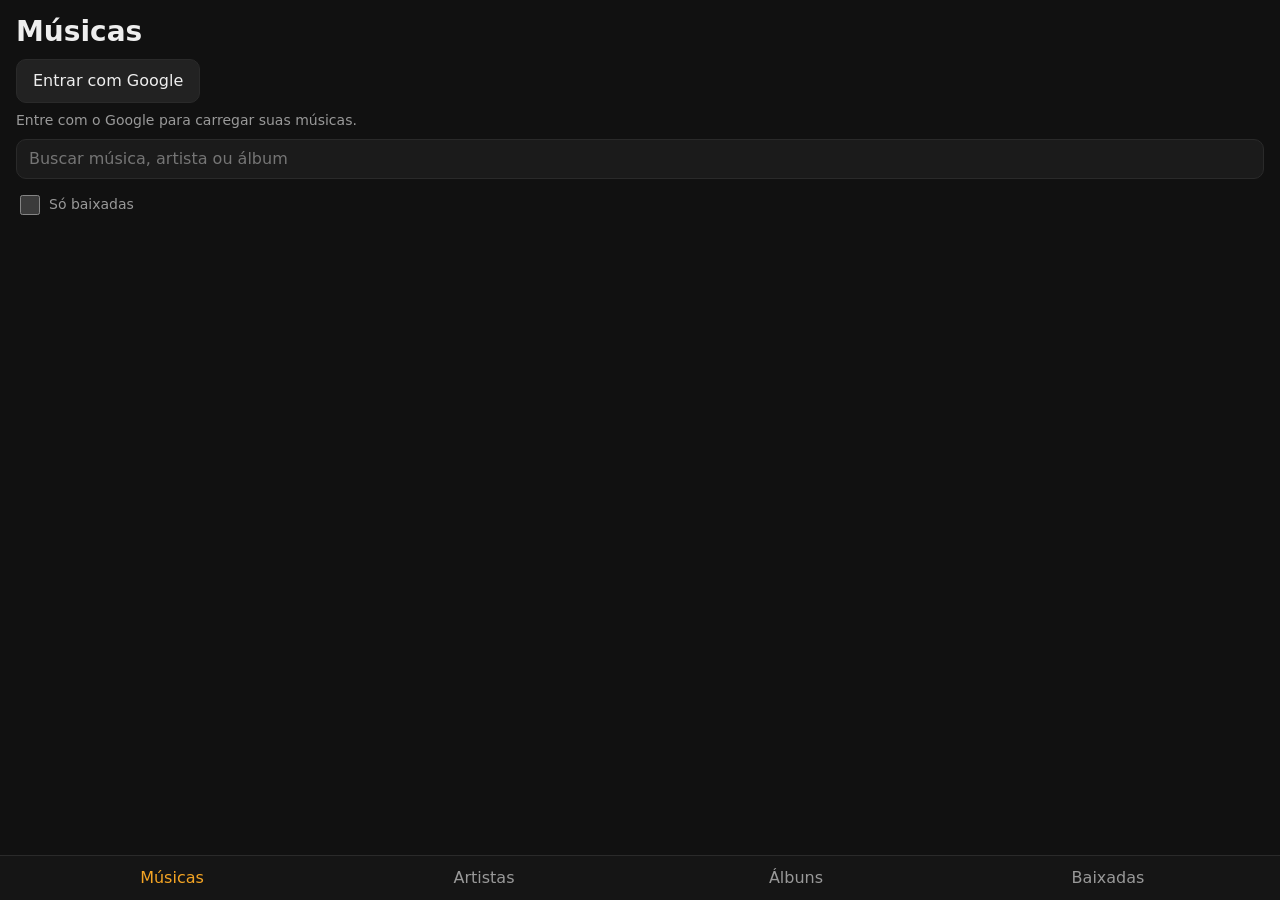
==== index.html @ 8a124040 "T10: baixar, apagar, aba Baixadas e painel de espaço offline.js baixa um arquivo por vez lendo em pe" ====
<!doctype html>
<html lang="pt-BR">
<head>
  <meta charset="utf-8">
  <meta name="viewport" content="width=device-width, initial-scale=1, viewport-fit=cover">
  <meta name="color-scheme" content="dark">
  <title>Player de Música</title>
  <link rel="stylesheet" href="css/app.css">
</head>
<body>
  <header class="top">
    <button id="back" class="back" hidden>‹ Voltar</button>
    <h1 id="title">Músicas</h1>
    <div class="actions">
      <button id="signin" hidden>Entrar com Google</button>
      <button id="sync" hidden>Atualizar biblioteca</button>
    </div>
    <p class="status" id="status" aria-live="polite"></p>
    <input id="search" class="search" type="search" placeholder="Buscar música, artista ou álbum" aria-label="Buscar" autocomplete="off">
    <label class="filter"><input id="onlyDownloaded" type="checkbox"> Só baixadas</label>
  </header>
  <main id="library"></main>
  <p id="toast" class="toast" role="status" hidden></p>
  <footer class="bottom">
    <div class="mini" id="mini" hidden>
      <button id="miniOpen" class="mini-info" aria-label="Abrir o player">
        <span id="miniTitle" class="title"></span><span id="miniSub" class="sub"></span>
      </button>
      <button id="miniToggle" aria-label="Pausar">⏸︎</button>
      <button id="miniNext" aria-label="Próxima">⏭︎</button>
    </div>
    <nav class="tabs" role="tablist">
      <button role="tab" data-tab="songs" aria-selected="true">Músicas</button>
      <button role="tab" data-tab="artists" aria-selected="false">Artistas</button>
      <button role="tab" data-tab="albums" aria-selected="false">Álbuns</button>
      <button role="tab" data-tab="downloads" aria-selected="false">Baixadas</button>
    </nav>
  </footer>
  <section id="full" class="full" hidden aria-label="Tocando agora">
    <button id="fullClose" class="back">⌄ Fechar</button>
    <div class="full-cover" id="fullCover"></div>
    <p id="fullTitle" class="full-title"></p>
    <p id="fullSub" class="sub"></p>
    <input id="seek" class="seek" type="range" min="0" max="0" step="1" value="0" aria-label="Posição na música">
    <div class="times"><span id="tNow">0:00</span><span id="tEnd">0:00</span></div>
    <div class="controls">
      <button id="shuffle" aria-pressed="false" aria-label="Aleatório">🔀︎</button>
      <button id="prev" aria-label="Anterior">⏮︎</button>
      <button id="toggle" class="big" aria-label="Pausar">⏸︎</button>
      <button id="next" aria-label="Próxima">⏭︎</button>
      <button id="repeat" aria-pressed="false" aria-label="Repetir: desligado">🔁︎</button>
    </div>
    <h2 class="queue-head">Fila</h2>
    <ol id="queue" class="tracks queue"></ol>
  </section>
  <audio id="audio" playsinline preload="auto"></audio>
  <!-- Esta página também é o retorno do login do Google (REDIRECT_URI): app.js trata isso primeiro. -->
  <script type="module" src="js/app.js"></script>
</body>
</html>
---- css/app.css ----
/* Visual provisório: o design definitivo sai da T13 (impeccable). */
:root { --bg: #111; --fg: #eee; --muted: #999; --line: #2a2a2a; --accent: #f5a524; }
* { box-sizing: border-box; }
[hidden] { display: none !important; } /* senão display: flex de .mini vence o hidden */
body { margin: 0; background: var(--bg); color: var(--fg); font: 16px/1.4 -apple-system, system-ui, sans-serif;
       padding: calc(env(safe-area-inset-top) + 12px) 16px calc(env(safe-area-inset-bottom) + 16px); }
h1 { font-size: 28px; margin: 0 0 8px; }
.actions { display: flex; gap: 8px; flex-wrap: wrap; }
button { min-height: 44px; padding: 0 16px; border: 1px solid var(--line); border-radius: 10px; background: #222; color: var(--fg); font: inherit; }
button:disabled { opacity: .5; }
.status { color: var(--muted); font-size: 14px; min-height: 1.4em; margin: 8px 0; }
.tracks { list-style: none; margin: 0; padding: 0; }
.tracks li { padding: 10px 0; border-bottom: 1px solid var(--line); }
.tracks .title { display: block; }
.tracks .sub { display: block; color: var(--muted); font-size: 14px; }
.tracks .removed { color: var(--accent); }
.tracks .row { cursor: pointer; content-visibility: auto; contain-intrinsic-size: auto 64px; } /* 2000 linhas rolam leves */
.tracks .row:active { background: #1a1a1a; }
.back { min-height: 36px; padding: 0 8px; border: 0; background: none; color: var(--accent); margin-left: -8px; }
.search { width: 100%; min-height: 40px; padding: 0 12px; border: 1px solid var(--line); border-radius: 10px;
          background: #1b1b1b; color: var(--fg); font: inherit; margin-bottom: 8px; }
main { padding-bottom: calc(env(safe-area-inset-bottom) + 120px); }
.bottom { position: fixed; left: 0; right: 0; bottom: 0; background: #151515; border-top: 1px solid var(--line);
          padding: 0 16px env(safe-area-inset-bottom); }
.tabs { display: flex; }
.tabs button { flex: 1; border: 0; border-radius: 0; background: none; color: var(--muted); }
.tabs button[aria-selected="true"] { color: var(--accent); }
.album-head { display: flex; gap: 12px; align-items: center; margin-bottom: 8px; }
.album-head p { margin: 0; }
.album-head .sub { color: var(--muted); font-size: 14px; }
.cover { width: 96px; height: 96px; flex: none; border-radius: 8px; background: #222; overflow: hidden; }
.cover img { width: 100%; height: 100%; object-fit: cover; }
.mini { display: flex; align-items: center; gap: 4px; padding: 6px 0; border-bottom: 1px solid var(--line); }
.mini-info { flex: 1; min-width: 0; text-align: left; border: 0; background: none; padding: 0; }
.mini-info .title, .mini-info .sub { display: block; overflow: hidden; text-overflow: ellipsis; white-space: nowrap; }
.mini-info .sub { color: var(--muted); font-size: 13px; }
.mini > button:not(.mini-info) { min-width: 44px; padding: 0; border: 0; background: none; font-size: 20px; }
.full { position: fixed; inset: 0; z-index: 10; overflow-y: auto; background: var(--bg);
        padding: calc(env(safe-area-inset-top) + 8px) 16px calc(env(safe-area-inset-bottom) + 16px); }
body.full-open { overflow: hidden; }
.full-cover { width: min(80vw, 360px); aspect-ratio: 1; margin: 8px auto 16px; border-radius: 12px; background: #222; overflow: hidden; }
.full-cover img { width: 100%; height: 100%; object-fit: cover; }
.full-title { font-size: 20px; font-weight: 600; margin: 0; }
.full .sub { color: var(--muted); margin: 2px 0 12px; }
.seek { width: 100%; accent-color: var(--accent); }
.times { display: flex; justify-content: space-between; color: var(--muted); font-size: 13px; }
.controls { display: flex; justify-content: space-between; align-items: center; margin: 12px 0; }
.controls button { min-width: 52px; border: 0; background: none; font-size: 24px; color: var(--fg); }
.controls .big { font-size: 36px; }
.controls [aria-pressed="false"] { color: var(--muted); }
.controls [aria-pressed="true"] { color: var(--accent); }
.queue-head { font-size: 16px; margin: 16px 0 4px; }
.queue [aria-current] .title { color: var(--accent); }
.filter { display: inline-flex; align-items: center; gap: 6px; min-height: 36px; color: var(--muted); font-size: 14px; margin-bottom: 4px; }
.filter input { width: 20px; height: 20px; accent-color: var(--accent); }
.tracks .row.off { opacity: .4; } /* sem internet e não baixada */
.toast { position: fixed; left: 16px; right: 16px; bottom: calc(env(safe-area-inset-bottom) + 130px); z-index: 20; margin: 0;
         padding: 10px 14px; border-radius: 10px; background: #2b2b2b; color: var(--fg); font-size: 14px; text-align: center; }
.tracks .row { position: relative; padding-right: 52px; }
.tracks .dl { position: absolute; right: 0; top: 50%; transform: translateY(-50%); min-width: 44px; min-height: 44px;
              padding: 0; border: 0; background: none; color: var(--muted); font-size: 15px; }
.tracks .dl.done { color: var(--accent); }
.bulk { margin: 8px 0; min-height: 40px; }
.panel { border: 1px solid var(--line); border-radius: 10px; padding: 4px 12px; margin-bottom: 8px; }
.panel .status:empty { display: none; }
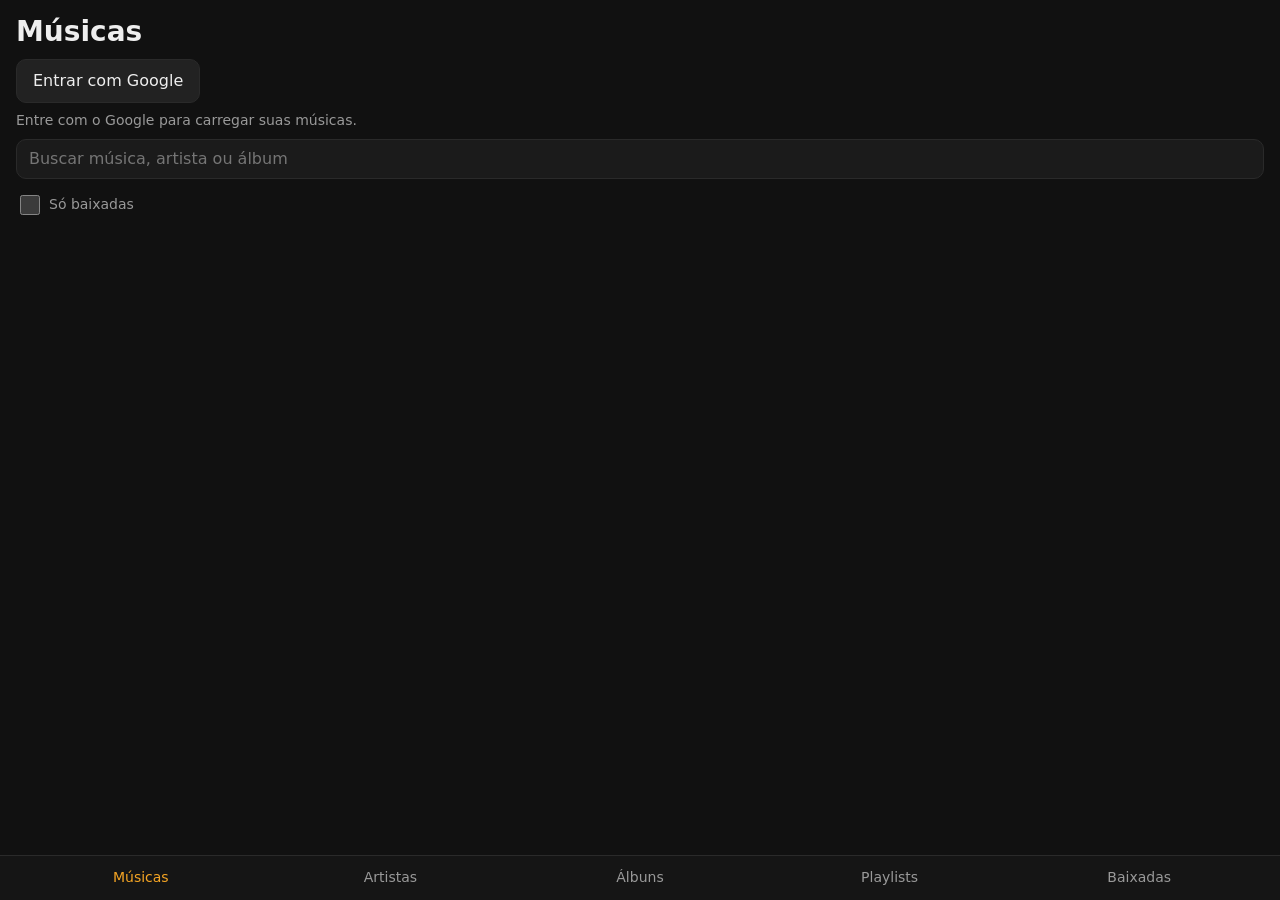
==== commit 0a074152: "T11: playlists (criar, editar, ordenar, tocar e baixar) playlists.js guarda só IDs no store playlist" ====
--- a/index.html
+++ b/index.html
@@ -33,6 +33,7 @@
       <button role="tab" data-tab="songs" aria-selected="true">Músicas</button>
       <button role="tab" data-tab="artists" aria-selected="false">Artistas</button>
       <button role="tab" data-tab="albums" aria-selected="false">Álbuns</button>
+      <button role="tab" data-tab="playlists" aria-selected="false">Playlists</button>
       <button role="tab" data-tab="downloads" aria-selected="false">Baixadas</button>
     </nav>
   </footer>
--- a/css/app.css
+++ b/css/app.css
@@ -63,3 +63,19 @@
 .bulk { margin: 8px 0; min-height: 40px; }
 .panel { border: 1px solid var(--line); border-radius: 10px; padding: 4px 12px; margin-bottom: 8px; }
 .panel .status:empty { display: none; }
+/* playlists (T11) */
+.tabs button { padding: 0 2px; font-size: 14px; }
+.tracks .row { padding-right: 96px; }
+.tracks .add { position: absolute; right: 44px; top: 50%; transform: translateY(-50%); min-width: 44px; min-height: 44px;
+               padding: 0; border: 0; background: none; color: var(--muted); font-size: 22px; }
+.tracks .row.edit { padding-right: 150px; }
+.ctls { position: absolute; right: 0; top: 50%; transform: translateY(-50%); display: flex; }
+.ctl { min-width: 44px; min-height: 44px; padding: 0; border: 0; background: none; color: var(--accent); font-size: 16px; }
+.ctl:disabled { color: var(--line); }
+.danger { color: #ff6b6b; }
+.sheet { position: fixed; inset: 0; z-index: 30; display: flex; align-items: flex-end; background: rgba(0, 0, 0, .55); }
+.sheet-body { width: 100%; max-height: 80vh; overflow-y: auto; background: #1b1b1b; border-radius: 16px 16px 0 0;
+              padding: 12px 16px calc(env(safe-area-inset-bottom) + 16px); display: flex; flex-direction: column; gap: 8px; }
+.sheet-body h2 { font-size: 16px; margin: 4px 0; }
+.sheet-list { list-style: none; margin: 0; padding: 0; display: flex; flex-direction: column; gap: 8px; }
+.sheet-list button, .sheet-body > button { width: 100%; text-align: left; }
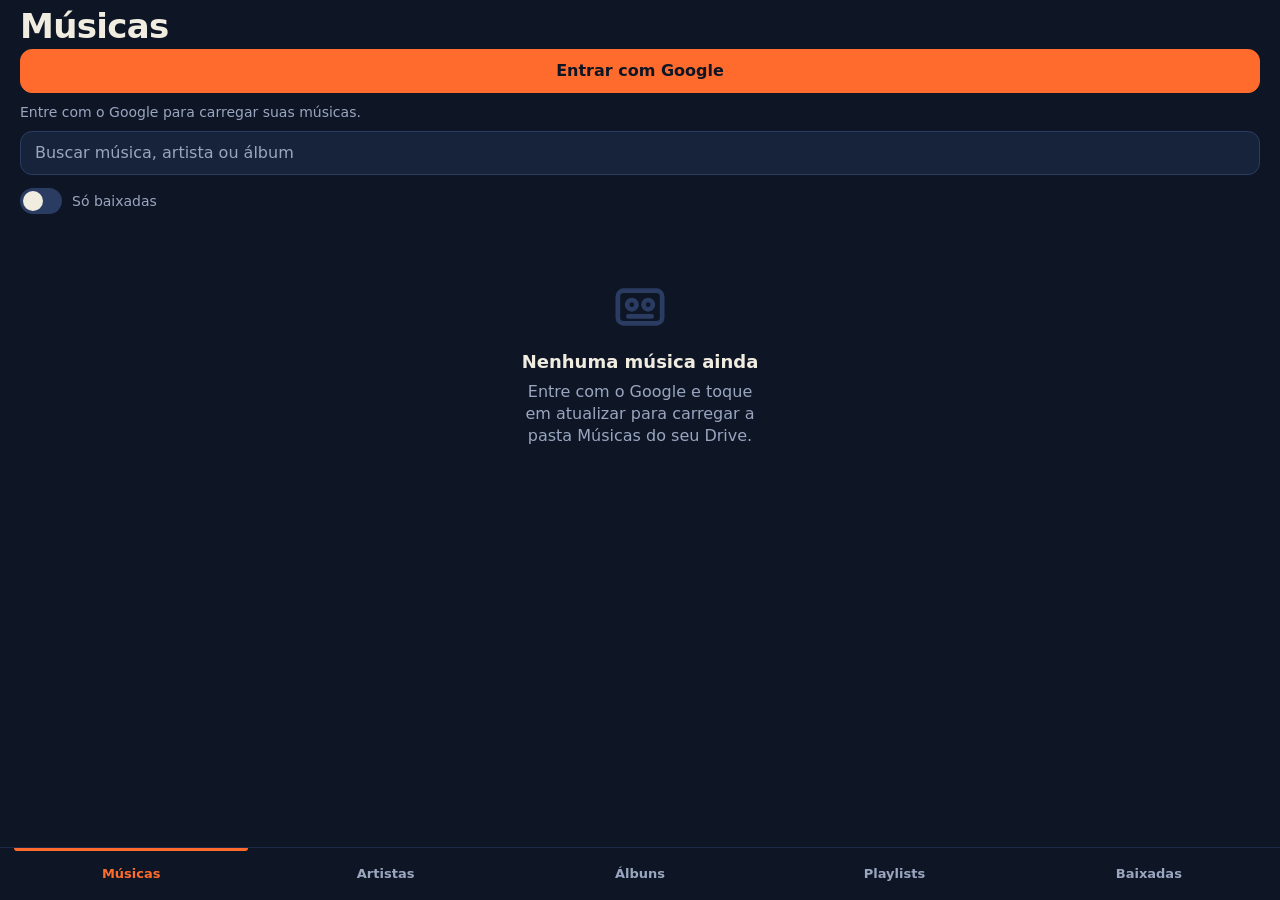
==== commit f781bfed: "T13: design K7 (fita cassete) em todas as telas Direção escolhida pelo dono entre 4 exemplos. CSS, H" ====
--- a/index.html
+++ b/index.html
@@ -4,57 +4,114 @@
   <meta charset="utf-8">
   <meta name="viewport" content="width=device-width, initial-scale=1, viewport-fit=cover">
   <meta name="color-scheme" content="dark">
-  <title>Player de Música</title>
+  <meta name="theme-color" content="#0E1626">
+  <meta name="apple-mobile-web-app-title" content="Músicas">
+  <title>Músicas</title>
   <link rel="stylesheet" href="css/app.css">
 </head>
 <body>
+  <!-- Ícones desenhados: um traço só (2 px, pontas redondas). Usados com <svg class="ic"><use href="#i-nome"/></svg>. -->
+  <svg width="0" height="0" style="position:absolute" aria-hidden="true" focusable="false">
+    <symbol id="i-download" viewBox="0 0 24 24"><path d="M12 4v11"/><path d="M7 11l5 5 5-5"/><path d="M5 20h14"/></symbol>
+    <symbol id="i-check" viewBox="0 0 24 24"><path d="M5 12.5l4.5 4.5L19 7.5"/></symbol>
+    <symbol id="i-plus" viewBox="0 0 24 24"><path d="M12 5v14M5 12h14"/></symbol>
+    <symbol id="i-dots" viewBox="0 0 24 24"><circle cx="6" cy="12" r="1.3" fill="currentColor"/><circle cx="12" cy="12" r="1.3" fill="currentColor"/><circle cx="18" cy="12" r="1.3" fill="currentColor"/></symbol>
+    <symbol id="i-play" viewBox="0 0 24 24"><path d="M8 5.5v13l11-6.5z" fill="currentColor"/></symbol>
+    <symbol id="i-pause" viewBox="0 0 24 24"><rect x="6.5" y="5" width="4" height="14" rx="1" fill="currentColor"/><rect x="13.5" y="5" width="4" height="14" rx="1" fill="currentColor"/></symbol>
+    <symbol id="i-next" viewBox="0 0 24 24"><path d="M6 5.5v13l9-6.5z" fill="currentColor"/><path d="M18.5 5.5v13"/></symbol>
+    <symbol id="i-prev" viewBox="0 0 24 24"><path d="M18 5.5v13L9 12z" fill="currentColor"/><path d="M5.5 5.5v13"/></symbol>
+    <symbol id="i-shuffle" viewBox="0 0 24 24"><path d="M4 7h2.5c2.2 0 3.6 1.2 4.7 3.2"/><path d="M12.8 13.8C13.9 15.8 15.3 17 17.5 17H20"/><path d="M4 17h2.5c1.2 0 2.2-.5 3-1.3"/><path d="M13.5 8.3c.8-.8 1.9-1.3 3-1.3H20"/><path d="M18 4.5L20.5 7 18 9.5"/><path d="M18 14.5l2.5 2.5-2.5 2.5"/></symbol>
+    <symbol id="i-repeat" viewBox="0 0 24 24"><path d="M17 3.5L20 7l-3 3.5"/><path d="M4 11v-1a3 3 0 0 1 3-3h13"/><path d="M7 20.5L4 17l3-3.5"/><path d="M20 13v1a3 3 0 0 1-3 3H4"/></symbol>
+    <symbol id="i-repeat-one" viewBox="0 0 24 24"><path d="M17 3.5L20 7l-3 3.5"/><path d="M4 11v-1a3 3 0 0 1 3-3h13"/><path d="M7 20.5L4 17l3-3.5"/><path d="M20 13v1a3 3 0 0 1-3 3H4"/><path d="M11 10.5l1.5-1v6"/></symbol>
+    <symbol id="i-chevron-left" viewBox="0 0 24 24"><path d="M15 5l-7 7 7 7"/></symbol>
+    <symbol id="i-chevron-right" viewBox="0 0 24 24"><path d="M9 5l7 7-7 7"/></symbol>
+    <symbol id="i-chevron-down" viewBox="0 0 24 24"><path d="M6 9l6 6 6-6"/></symbol>
+    <symbol id="i-up" viewBox="0 0 24 24"><path d="M6 15l6-6 6 6"/></symbol>
+    <symbol id="i-x" viewBox="0 0 24 24"><path d="M6 6l12 12M18 6L6 18"/></symbol>
+    <symbol id="i-refresh" viewBox="0 0 24 24"><path d="M20 12a8 8 0 1 1-2.4-5.7"/><path d="M20 4.5V9h-4.5"/></symbol>
+    <symbol id="i-cassette" viewBox="0 0 24 24"><rect x="2.5" y="5" width="19" height="14" rx="2.5"/><circle cx="8.5" cy="11" r="2"/><circle cx="15.5" cy="11" r="2"/><path d="M7 16h10"/></symbol>
+  </svg>
+
   <header class="top">
-    <button id="back" class="back" hidden>‹ Voltar</button>
-    <h1 id="title">Músicas</h1>
-    <div class="actions">
-      <button id="signin" hidden>Entrar com Google</button>
-      <button id="sync" hidden>Atualizar biblioteca</button>
+    <button id="back" class="back-btn" type="button" hidden><svg class="ic"><use href="#i-chevron-left"/></svg><span>Voltar</span></button>
+    <div class="titlebar">
+      <h1 id="title">Músicas</h1>
+      <span id="count" class="label" hidden></span>
+      <span id="net" class="net" hidden>sem internet</span>
+      <button id="sync" class="icon-btn" type="button" hidden aria-label="Atualizar biblioteca"><svg class="ic"><use href="#i-refresh"/></svg></button>
     </div>
+    <button id="signin" class="btn primary wide" type="button" hidden>Entrar com Google</button>
+    <div id="syncbar" class="syncbar" role="progressbar" aria-label="Lendo as músicas novas" aria-valuemin="0" aria-valuemax="100" hidden><i></i></div>
     <p class="status" id="status" aria-live="polite"></p>
-    <input id="search" class="search" type="search" placeholder="Buscar música, artista ou álbum" aria-label="Buscar" autocomplete="off">
-    <label class="filter"><input id="onlyDownloaded" type="checkbox"> Só baixadas</label>
+    <input id="search" class="search" type="search" placeholder="Buscar música, artista ou álbum" aria-label="Buscar" autocomplete="off" enterkeyhint="search">
+    <label class="switch" id="filter"><input id="onlyDownloaded" type="checkbox"><span>Só baixadas</span></label>
   </header>
   <main id="library"></main>
   <p id="toast" class="toast" role="status" hidden></p>
   <footer class="bottom">
     <div class="mini" id="mini" hidden>
-      <button id="miniOpen" class="mini-info" aria-label="Abrir o player">
-        <span id="miniTitle" class="title"></span><span id="miniSub" class="sub"></span>
+      <button id="miniOpen" class="mini-info" type="button" aria-label="Abrir o player">
+        <svg class="mini-reels" viewBox="0 0 76 32" aria-hidden="true">
+          <path class="run" d="M21 16H55"/>
+          <g transform="translate(16 16)"><circle class="tape tape-l" r="14"/><g class="hub"><circle class="ring" r="5.5"/><path class="spokes" d="M0-4V-2M0 2V4M3.5-2L1.7-1M-1.7 1L-3.5 2M3.5 2L1.7 1M-1.7-1L-3.5-2"/></g></g>
+          <g transform="translate(60 16)"><circle class="tape tape-r" r="14"/><g class="hub"><circle class="ring" r="5.5"/><path class="spokes" d="M0-4V-2M0 2V4M3.5-2L1.7-1M-1.7 1L-3.5 2M3.5 2L1.7 1M-1.7-1L-3.5-2"/></g></g>
+        </svg>
+        <span class="mini-text"><span id="miniTitle" class="title"></span><span id="miniSub" class="sub"></span></span>
       </button>
-      <button id="miniToggle" aria-label="Pausar">⏸︎</button>
-      <button id="miniNext" aria-label="Próxima">⏭︎</button>
+      <button id="miniToggle" class="icon-btn" type="button" aria-label="Pausar"><svg class="ic"><use href="#i-pause"/></svg></button>
+      <button id="miniNext" class="icon-btn" type="button" aria-label="Próxima"><svg class="ic"><use href="#i-next"/></svg></button>
     </div>
-    <nav class="tabs" role="tablist">
-      <button role="tab" data-tab="songs" aria-selected="true">Músicas</button>
-      <button role="tab" data-tab="artists" aria-selected="false">Artistas</button>
-      <button role="tab" data-tab="albums" aria-selected="false">Álbuns</button>
-      <button role="tab" data-tab="playlists" aria-selected="false">Playlists</button>
-      <button role="tab" data-tab="downloads" aria-selected="false">Baixadas</button>
+    <nav class="tabs" role="tablist" aria-label="Seções">
+      <button role="tab" type="button" data-tab="songs" aria-selected="true">Músicas</button>
+      <button role="tab" type="button" data-tab="artists" aria-selected="false">Artistas</button>
+      <button role="tab" type="button" data-tab="albums" aria-selected="false">Álbuns</button>
+      <button role="tab" type="button" data-tab="playlists" aria-selected="false">Playlists</button>
+      <button role="tab" type="button" data-tab="downloads" aria-selected="false">Baixadas</button>
     </nav>
   </footer>
   <section id="full" class="full" hidden aria-label="Tocando agora">
-    <button id="fullClose" class="back">⌄ Fechar</button>
-    <div class="full-cover" id="fullCover"></div>
-    <p id="fullTitle" class="full-title"></p>
-    <p id="fullSub" class="sub"></p>
+    <div class="full-top">
+      <button id="fullClose" class="icon-btn" type="button" aria-label="Fechar o player"><svg class="ic"><use href="#i-chevron-down"/></svg></button>
+      <h2 class="full-head">Tocando agora</h2>
+    </div>
+    <div class="full-art" id="fullCover">
+      <div class="cassette" id="cassette">
+        <div class="cass-label"><span id="fullAlbum"></span></div>
+        <svg class="cass-win" viewBox="0 0 160 64" aria-hidden="true">
+          <rect class="win" x="4" y="4" width="152" height="56" rx="28"/>
+          <g transform="translate(46 32)"><circle class="tape tape-l" r="24"/><g class="hub"><circle class="ring" r="9"/><path class="spokes" d="M0-7V-3.5M0 3.5V7M6-3.5L3-1.7M-3 1.7L-6 3.5M6 3.5L3 1.7M-3-1.7L-6-3.5"/></g></g>
+          <g transform="translate(114 32)"><circle class="tape tape-r" r="24"/><g class="hub"><circle class="ring" r="9"/><path class="spokes" d="M0-7V-3.5M0 3.5V7M6-3.5L3-1.7M-3 1.7L-6 3.5M6 3.5L3 1.7M-3-1.7L-6-3.5"/></g></g>
+        </svg>
+      </div>
+    </div>
+    <div class="full-info">
+      <p id="fullTitle" class="full-title"></p>
+      <p id="fullSub" class="sub"></p>
+    </div>
     <input id="seek" class="seek" type="range" min="0" max="0" step="1" value="0" aria-label="Posição na música">
-    <div class="times"><span id="tNow">0:00</span><span id="tEnd">0:00</span></div>
+    <div class="times mono"><span id="tNow">0:00</span><span id="tEnd">0:00</span></div>
     <div class="controls">
-      <button id="shuffle" aria-pressed="false" aria-label="Aleatório">🔀︎</button>
-      <button id="prev" aria-label="Anterior">⏮︎</button>
-      <button id="toggle" class="big" aria-label="Pausar">⏸︎</button>
-      <button id="next" aria-label="Próxima">⏭︎</button>
-      <button id="repeat" aria-pressed="false" aria-label="Repetir: desligado">🔁︎</button>
+      <button id="shuffle" class="ctrl" type="button" aria-pressed="false" aria-label="Aleatório"><svg class="ic"><use href="#i-shuffle"/></svg></button>
+      <button id="prev" class="ctrl" type="button" aria-label="Anterior"><svg class="ic"><use href="#i-prev"/></svg></button>
+      <button id="toggle" class="ctrl big" type="button" aria-label="Pausar"><svg class="ic"><use href="#i-pause"/></svg></button>
+      <button id="next" class="ctrl" type="button" aria-label="Próxima"><svg class="ic"><use href="#i-next"/></svg></button>
+      <button id="repeat" class="ctrl" type="button" aria-pressed="false" aria-label="Repetir: desligado"><svg class="ic"><use href="#i-repeat"/></svg></button>
     </div>
     <h2 class="queue-head">Fila</h2>
     <ol id="queue" class="tracks queue"></ol>
   </section>
   <audio id="audio" playsinline preload="auto"></audio>
+
+  <!-- Modelo de linha de música: a lista clona isto (mais leve que montar cada linha do zero). -->
+  <template id="row-tpl">
+    <li class="row" tabindex="0">
+      <span class="lead mono"></span>
+      <div class="meta"><span class="title"></span><span class="sub"></span></div>
+      <button class="dl" type="button" data-act="dl"><svg class="ic"><use href="#i-download"/></svg><span class="pct mono"></span></button>
+      <button class="add" type="button" data-act="add"><svg class="ic"><use href="#i-plus"/></svg></button>
+    </li>
+  </template>
+
   <!-- Esta página também é o retorno do login do Google (REDIRECT_URI): app.js trata isso primeiro. -->
   <script type="module" src="js/app.js"></script>
 </body>
--- a/css/app.css
+++ b/css/app.css
@@ -1,81 +1,203 @@
-/* Visual provisório: o design definitivo sai da T13 (impeccable). */
-:root { --bg: #111; --fg: #eee; --muted: #999; --line: #2a2a2a; --accent: #f5a524; }
-* { box-sizing: border-box; }
-[hidden] { display: none !important; } /* senão display: flex de .mini vence o hidden */
-body { margin: 0; background: var(--bg); color: var(--fg); font: 16px/1.4 -apple-system, system-ui, sans-serif;
-       padding: calc(env(safe-area-inset-top) + 12px) 16px calc(env(safe-area-inset-bottom) + 16px); }
-h1 { font-size: 28px; margin: 0 0 8px; }
-.actions { display: flex; gap: 8px; flex-wrap: wrap; }
-button { min-height: 44px; padding: 0 16px; border: 1px solid var(--line); border-radius: 10px; background: #222; color: var(--fg); font: inherit; }
-button:disabled { opacity: .5; }
-.status { color: var(--muted); font-size: 14px; min-height: 1.4em; margin: 8px 0; }
+/* Músicas: direção "fita cassete" (T13). Azul-fita escuro, laranja para o que toca, amarelo para o que está baixado.
+   Fontes do sistema (o app abre sem internet): SF Pro para a interface, SF Mono só para números e medidas. */
+:root {
+  --bg: #0E1626;
+  --surface: #17233B;
+  --raised: #1C2C4D;
+  --edge: #2B3C63;
+  --line: #1B2A47;
+  --ink: #F1ECE0;
+  --muted: #9AA6C0;
+  --orange: #FF6B2C;
+  --on-orange: #0E1626;
+  --yellow: #F4D03F;
+  --danger: #FF8A80;
+  --tape: #3B4F7D;
+  --ease: cubic-bezier(.16, 1, .3, 1);
+  --font: -apple-system, "SF Pro Text", system-ui, "Segoe UI", sans-serif;
+  --mono: ui-monospace, "SF Mono", Menlo, Consolas, monospace;
+  --mini-h: 76px;
+  --tabs-h: 52px;
+  color-scheme: dark;
+}
+* { box-sizing: border-box; scrollbar-color: var(--edge) transparent; }
+[hidden] { display: none !important; } /* senão o display: flex de .mini vence o hidden */
+html { -webkit-text-size-adjust: 100%; }
+body { margin: 0; background: var(--bg); color: var(--ink); font: 16px/1.4 var(--font); caret-color: var(--orange); }
+::selection { background: var(--orange); color: var(--on-orange); }
+button { font: inherit; color: inherit; -webkit-tap-highlight-color: transparent; }
+button:focus-visible, input:focus-visible, li.row:focus-visible, .seek:focus-visible { outline: 2px solid var(--orange); outline-offset: 2px; }
+.mono { font-family: var(--mono); font-variant-numeric: tabular-nums; }
+.ic { width: 24px; height: 24px; flex: none; fill: none; stroke: currentColor; stroke-width: 2; stroke-linecap: round; stroke-linejoin: round; }
+
+/* ---- botões ---- */
+.btn { min-height: 44px; padding: 0 16px; display: inline-flex; align-items: center; justify-content: center; gap: 8px;
+       border: 1px solid var(--edge); border-radius: 12px; background: var(--raised); font-weight: 600;
+       transition: transform .15s var(--ease), background-color .15s; }
+.btn:active, .icon-btn:active, .ctrl:active { transform: scale(.96); }
+.btn.primary { background: var(--orange); border-color: var(--orange); color: var(--on-orange); }
+.btn.danger { color: var(--danger); border-color: #5A3A4A; }
+.btn.wide { width: 100%; margin: 4px 0 8px; }
+.btn:disabled { opacity: .5; }
+.icon-btn { min-width: 44px; min-height: 44px; display: grid; place-items: center; border: 0; border-radius: 12px; background: none; transition: transform .15s var(--ease); }
+.icon-btn:disabled .ic { animation: spin 1s linear infinite; } /* atualizando a biblioteca */
+
+/* ---- cabeçalho ---- */
+.top { padding: calc(env(safe-area-inset-top) + 8px) 20px 0; }
+.back-btn { display: inline-flex; align-items: center; gap: 2px; min-height: 44px; margin-left: -8px; padding: 0 8px; border: 0; background: none; color: var(--orange); font-weight: 600; }
+.titlebar { display: flex; align-items: center; gap: 10px; }
+h1 { flex: 0 1 auto; min-width: 0; margin: 0; font-size: 34px; font-weight: 800; line-height: 1.1; letter-spacing: -.02em;
+     text-wrap: balance; overflow-wrap: anywhere; display: -webkit-box; -webkit-line-clamp: 2; -webkit-box-orient: vertical; overflow: hidden; }
+#sync { margin-left: auto; }
+.label { padding: 3px 8px; border-radius: 3px; background: var(--yellow); color: var(--bg); font: 700 12px var(--mono); transform: rotate(-2deg); }
+.net { padding: 2px 8px; border: 1px solid var(--yellow); border-radius: 999px; color: var(--yellow); font-size: 12px; font-weight: 600; white-space: nowrap; }
+.status { min-height: 20px; margin: 2px 0 8px; color: var(--muted); font-size: 14px; }
+.syncbar { height: 3px; margin: 4px 0 6px; border-radius: 2px; background: var(--line); overflow: hidden; }
+.syncbar i { display: block; height: 100%; width: var(--w, 0%); background: var(--orange); transition: width .3s var(--ease); }
+.search { width: 100%; min-height: 44px; margin: 0 0 4px; padding: 0 14px; border: 1px solid var(--edge); border-radius: 12px;
+          background: var(--surface); color: var(--ink); font: inherit; font-size: 16px; /* 16 px: o iOS não dá zoom ao focar */ }
+.search::placeholder { color: var(--muted); }
+.switch { display: inline-flex; align-items: center; gap: 10px; min-height: 44px; color: var(--muted); font-size: 14px; }
+.switch:has(input:checked) { color: var(--ink); }
+.switch input { appearance: none; -webkit-appearance: none; position: relative; width: 42px; height: 26px; margin: 0; border-radius: 13px; background: var(--edge); transition: background-color .2s; }
+.switch input::after { content: ""; position: absolute; top: 3px; left: 3px; width: 20px; height: 20px; border-radius: 50%; background: var(--ink); transition: transform .2s var(--ease); }
+.switch input:checked { background: var(--orange); }
+.switch input:checked::after { transform: translateX(16px); }
+
+/* ---- listas ---- */
+main { padding-bottom: calc(var(--mini-h) + var(--tabs-h) + env(safe-area-inset-bottom) + 24px); }
 .tracks { list-style: none; margin: 0; padding: 0; }
-.tracks li { padding: 10px 0; border-bottom: 1px solid var(--line); }
-.tracks .title { display: block; }
-.tracks .sub { display: block; color: var(--muted); font-size: 14px; }
-.tracks .removed { color: var(--accent); }
-.tracks .row { cursor: pointer; content-visibility: auto; contain-intrinsic-size: auto 64px; } /* 2000 linhas rolam leves */
-.tracks .row:active { background: #1a1a1a; }
-.back { min-height: 36px; padding: 0 8px; border: 0; background: none; color: var(--accent); margin-left: -8px; }
-.search { width: 100%; min-height: 40px; padding: 0 12px; border: 1px solid var(--line); border-radius: 10px;
-          background: #1b1b1b; color: var(--fg); font: inherit; margin-bottom: 8px; }
-main { padding-bottom: calc(env(safe-area-inset-bottom) + 120px); }
-.bottom { position: fixed; left: 0; right: 0; bottom: 0; background: #151515; border-top: 1px solid var(--line);
-          padding: 0 16px env(safe-area-inset-bottom); }
-.tabs { display: flex; }
-.tabs button { flex: 1; border: 0; border-radius: 0; background: none; color: var(--muted); }
-.tabs button[aria-selected="true"] { color: var(--accent); }
-.album-head { display: flex; gap: 12px; align-items: center; margin-bottom: 8px; }
-.album-head p { margin: 0; }
-.album-head .sub { color: var(--muted); font-size: 14px; }
-.cover { width: 96px; height: 96px; flex: none; border-radius: 8px; background: #222; overflow: hidden; }
+.row { position: relative; display: grid; grid-template-columns: 1fr 44px 44px; align-items: center; min-height: 60px; padding: 6px 8px 6px 20px;
+       border-bottom: 1px solid var(--line); cursor: pointer; content-visibility: auto; contain-intrinsic-size: auto 60px; /* 2000 linhas rolam leves */ }
+.row.numbered { grid-template-columns: 30px 1fr 44px 44px; }
+.row:active { background: var(--surface); }
+.row .lead { display: none; color: var(--muted); font-size: 13px; }
+.row.numbered .lead { display: block; }
+.meta { min-width: 0; display: flex; flex-direction: column; }
+.title { overflow: hidden; text-overflow: ellipsis; white-space: nowrap; font-weight: 600; }
+.sub { overflow: hidden; text-overflow: ellipsis; white-space: nowrap; color: var(--muted); font-size: 13px; }
+.row[aria-current] { background: var(--raised); }
+.row[aria-current] .title { color: var(--orange); }
+.row.off { opacity: .45; } /* sem internet e não baixada */
+.tag { align-self: flex-start; margin-top: 3px; padding: 1px 6px; border: 1px solid var(--yellow); border-radius: 4px; color: var(--yellow); font-size: 11px; font-weight: 600; }
+.dl, .add, .ctl { min-width: 44px; min-height: 44px; display: grid; place-items: center; padding: 0; border: 0; background: none; color: var(--muted); }
+.dl .ic, .add .ic { width: 22px; height: 22px; }
+.dl.done, .dl.busy { color: var(--yellow); }
+.dl.busy .ic { display: none; }
+.dl .pct { font-size: 13px; font-weight: 600; }
+.ctl { color: var(--orange); }
+.ctl:disabled { color: var(--edge); }
+.row.edit { grid-template-columns: 1fr auto; cursor: default; }
+.ctls { display: flex; }
+/* o que está tocando agora: três barrinhas no canto, e só se mexem enquanto toca */
+.eq { position: absolute; left: 5px; top: 50%; width: 12px; height: 16px; margin-top: -8px; display: flex; align-items: flex-end; gap: 2px; }
+.eq i { flex: 1; height: 100%; background: var(--orange); border-radius: 1px; transform-origin: bottom; transform: scaleY(.35); }
+.is-playing .eq i { animation: eq 1s var(--ease) infinite alternate; }
+.eq i:nth-child(2) { animation-delay: -.4s; }
+.eq i:nth-child(3) { animation-delay: -.7s; }
+/* artista, álbum e playlist */
+.chip { width: 40px; height: 28px; border-radius: 4px; background: var(--c, var(--raised)); position: relative; }
+.chip::after { content: ""; position: absolute; left: 6px; right: 6px; top: 11px; height: 6px; border-top: 1.5px solid rgba(14, 22, 38, .55); border-bottom: 1.5px solid rgba(14, 22, 38, .55); }
+.chip.plain { background: var(--raised); border: 1px solid var(--edge); }
+.chip.plain::after { border-color: var(--edge); }
+.row.group { grid-template-columns: 40px 1fr 24px; gap: 14px; }
+.row.group.no-chip { grid-template-columns: 1fr 24px; }
+.row.group .ic { width: 20px; height: 20px; color: var(--muted); }
+
+/* ---- blocos soltos ---- */
+.actions { display: flex; flex-wrap: wrap; gap: 8px; padding: 4px 20px 12px; }
+.album-head { display: flex; gap: 14px; align-items: flex-start; padding: 8px 20px 4px; }
+.album-head .meta { flex: 1; padding-top: 2px; }
+.album-head .actions { padding: 8px 0 0; }
+.cover { width: 112px; height: 112px; flex: none; display: grid; place-items: center; border: 1px solid var(--edge); border-radius: 10px; background: var(--surface); color: var(--edge); overflow: hidden; }
+.cover .ic { width: 44px; height: 44px; }
 .cover img { width: 100%; height: 100%; object-fit: cover; }
-.mini { display: flex; align-items: center; gap: 4px; padding: 6px 0; border-bottom: 1px solid var(--line); }
-.mini-info { flex: 1; min-width: 0; text-align: left; border: 0; background: none; padding: 0; }
-.mini-info .title, .mini-info .sub { display: block; overflow: hidden; text-overflow: ellipsis; white-space: nowrap; }
-.mini-info .sub { color: var(--muted); font-size: 13px; }
-.mini > button:not(.mini-info) { min-width: 44px; padding: 0; border: 0; background: none; font-size: 20px; }
-.full { position: fixed; inset: 0; z-index: 10; overflow-y: auto; background: var(--bg);
-        padding: calc(env(safe-area-inset-top) + 8px) 16px calc(env(safe-area-inset-bottom) + 16px); }
+.panel { margin: 8px 20px; padding: 6px 14px; border: 1px solid var(--edge); border-radius: 12px; background: var(--surface); }
+.panel .status:empty { display: none; }
+.empty { display: grid; justify-items: center; gap: 6px; padding: 56px 32px; text-align: center; color: var(--muted); }
+.empty .ic { width: 56px; height: 56px; margin-bottom: 8px; color: var(--edge); }
+.empty h2 { margin: 0; font-size: 18px; color: var(--ink); }
+.empty p { margin: 0; max-width: 30ch; text-wrap: balance; }
+.note { padding: 8px 20px; color: var(--muted); font-size: 14px; }
+
+/* ---- mini player e abas ---- */
+.bottom { position: fixed; left: 0; right: 0; bottom: 0; z-index: 5; background: var(--bg); border-top: 1px solid var(--line); padding-bottom: env(safe-area-inset-bottom); }
+.mini { display: flex; align-items: center; margin: 8px 12px; min-height: 64px; border: 1px solid var(--edge); border-radius: 16px; background: var(--raised); box-shadow: 0 6px 18px rgba(0, 0, 0, .35); }
+.mini-info { flex: 1; min-width: 0; display: flex; align-items: center; gap: 10px; min-height: 64px; padding: 6px 4px 6px 12px; border: 0; background: none; text-align: left; }
+.mini-reels { width: 76px; height: 32px; flex: none; }
+.mini-text { min-width: 0; display: flex; flex-direction: column; }
+.mini-text .title { font-size: 15px; }
+.mini .icon-btn .ic { width: 26px; height: 26px; }
+.tabs { display: flex; padding: 0 4px; }
+.tabs button { position: relative; flex: 1; min-height: var(--tabs-h); padding: 0 2px; border: 0; border-radius: 0; background: none; color: var(--muted); font-size: 13px; font-weight: 600; }
+.tabs button[aria-selected="true"] { color: var(--orange); }
+.tabs button[aria-selected="true"]::after { content: ""; position: absolute; left: 10px; right: 10px; top: 0; height: 3px; border-radius: 0 0 3px 3px; background: var(--orange); }
+.toast { position: fixed; left: 16px; right: 16px; bottom: calc(var(--mini-h) + var(--tabs-h) + env(safe-area-inset-bottom) + 16px); z-index: 20; margin: 0; padding: 12px 16px;
+         border: 1px solid var(--edge); border-radius: 12px; background: var(--raised); color: var(--ink); font-size: 14px; text-align: center; box-shadow: 0 6px 18px rgba(0, 0, 0, .4); }
+
+/* ---- a fita: um carretel esvazia e o outro enche conforme a música passa (--p vai de 0 a 1) ---- */
+.tape { fill: var(--tape); transform-box: fill-box; transform-origin: center; transition: transform .6s var(--ease); }
+.tape-l { transform: scale(calc(1 - .45 * var(--p, 0))); }
+.tape-r { transform: scale(calc(.55 + .45 * var(--p, 0))); }
+.ring { fill: var(--surface); stroke: var(--ink); stroke-width: 1.6; }
+.spokes { fill: none; stroke: var(--ink); stroke-width: 1.4; stroke-linecap: round; }
+.hub { transform-box: fill-box; transform-origin: center; }
+.playing .hub, .loading .hub { animation: spin 2.8s linear infinite; }
+.loading .hub { animation-duration: 1.2s; }
+.run { fill: none; stroke: var(--orange); stroke-width: 2; stroke-linecap: round; }
+.win { fill: var(--bg); stroke: var(--edge); stroke-width: 2; }
+
+/* ---- player em tela cheia ---- */
+.full { position: fixed; inset: 0; z-index: 10; overflow-y: auto; background: var(--bg); padding: calc(env(safe-area-inset-top) + 4px) 20px calc(env(safe-area-inset-bottom) + 24px); }
 body.full-open { overflow: hidden; }
-.full-cover { width: min(80vw, 360px); aspect-ratio: 1; margin: 8px auto 16px; border-radius: 12px; background: #222; overflow: hidden; }
-.full-cover img { width: 100%; height: 100%; object-fit: cover; }
-.full-title { font-size: 20px; font-weight: 600; margin: 0; }
-.full .sub { color: var(--muted); margin: 2px 0 12px; }
-.seek { width: 100%; accent-color: var(--accent); }
-.times { display: flex; justify-content: space-between; color: var(--muted); font-size: 13px; }
-.controls { display: flex; justify-content: space-between; align-items: center; margin: 12px 0; }
-.controls button { min-width: 52px; border: 0; background: none; font-size: 24px; color: var(--fg); }
-.controls .big { font-size: 36px; }
-.controls [aria-pressed="false"] { color: var(--muted); }
-.controls [aria-pressed="true"] { color: var(--accent); }
-.queue-head { font-size: 16px; margin: 16px 0 4px; }
-.queue [aria-current] .title { color: var(--accent); }
-.filter { display: inline-flex; align-items: center; gap: 6px; min-height: 36px; color: var(--muted); font-size: 14px; margin-bottom: 4px; }
-.filter input { width: 20px; height: 20px; accent-color: var(--accent); }
-.tracks .row.off { opacity: .4; } /* sem internet e não baixada */
-.toast { position: fixed; left: 16px; right: 16px; bottom: calc(env(safe-area-inset-bottom) + 130px); z-index: 20; margin: 0;
-         padding: 10px 14px; border-radius: 10px; background: #2b2b2b; color: var(--fg); font-size: 14px; text-align: center; }
-.tracks .row { position: relative; padding-right: 52px; }
-.tracks .dl { position: absolute; right: 0; top: 50%; transform: translateY(-50%); min-width: 44px; min-height: 44px;
-              padding: 0; border: 0; background: none; color: var(--muted); font-size: 15px; }
-.tracks .dl.done { color: var(--accent); }
-.bulk { margin: 8px 0; min-height: 40px; }
-.panel { border: 1px solid var(--line); border-radius: 10px; padding: 4px 12px; margin-bottom: 8px; }
-.panel .status:empty { display: none; }
-/* playlists (T11) */
-.tabs button { padding: 0 2px; font-size: 14px; }
-.tracks .row { padding-right: 96px; }
-.tracks .add { position: absolute; right: 44px; top: 50%; transform: translateY(-50%); min-width: 44px; min-height: 44px;
-               padding: 0; border: 0; background: none; color: var(--muted); font-size: 22px; }
-.tracks .row.edit { padding-right: 150px; }
-.ctls { position: absolute; right: 0; top: 50%; transform: translateY(-50%); display: flex; }
-.ctl { min-width: 44px; min-height: 44px; padding: 0; border: 0; background: none; color: var(--accent); font-size: 16px; }
-.ctl:disabled { color: var(--line); }
-.danger { color: #ff6b6b; }
-.sheet { position: fixed; inset: 0; z-index: 30; display: flex; align-items: flex-end; background: rgba(0, 0, 0, .55); }
-.sheet-body { width: 100%; max-height: 80vh; overflow-y: auto; background: #1b1b1b; border-radius: 16px 16px 0 0;
-              padding: 12px 16px calc(env(safe-area-inset-bottom) + 16px); display: flex; flex-direction: column; gap: 8px; }
-.sheet-body h2 { font-size: 16px; margin: 4px 0; }
-.sheet-list { list-style: none; margin: 0; padding: 0; display: flex; flex-direction: column; gap: 8px; }
-.sheet-list button, .sheet-body > button { width: 100%; text-align: left; }
+.full-top { display: flex; align-items: center; gap: 4px; margin-left: -10px; }
+.full-head { margin: 0; font-size: 16px; font-weight: 600; color: var(--muted); }
+.full-art { margin: 8px 0 20px; }
+.cassette { position: relative; width: min(100%, 360px); aspect-ratio: 8 / 5; margin: 0 auto; border: 2px solid var(--edge); border-radius: 16px; background: var(--surface); box-shadow: 0 10px 28px rgba(0, 0, 0, .4); }
+.cass-label { position: absolute; left: 8%; right: 8%; top: 8%; height: 28%; display: flex; align-items: center; padding: 0 14px; border-radius: 6px; background: var(--ink); color: var(--bg); font-weight: 700; font-size: 16px; }
+.cass-label span { overflow: hidden; text-overflow: ellipsis; white-space: nowrap; }
+.cass-win { position: absolute; left: 8%; bottom: 8%; width: 84%; height: auto; }
+.full-art.has-cover .cassette { display: none; }
+.full-art img { display: block; width: min(100%, 360px); aspect-ratio: 1; margin: 0 auto; border-radius: 16px; object-fit: cover; box-shadow: 0 10px 28px rgba(0, 0, 0, .4); }
+.full-title { margin: 0; font-size: 22px; font-weight: 700; line-height: 1.2; text-wrap: balance; }
+.full .sub { margin: 2px 0 8px; font-size: 15px; white-space: normal; }
+.seek { -webkit-appearance: none; appearance: none; width: 100%; height: 44px; margin: 0; background: transparent; }
+.seek::-webkit-slider-runnable-track { height: 4px; border-radius: 2px; background: linear-gradient(to right, var(--orange) var(--seekp, 0%), var(--edge) var(--seekp, 0%)); }
+.seek::-webkit-slider-thumb { -webkit-appearance: none; width: 22px; height: 22px; margin-top: -9px; border: 0; border-radius: 50%; background: var(--ink); box-shadow: 0 1px 4px rgba(0, 0, 0, .5); }
+.seek::-moz-range-track { height: 4px; border-radius: 2px; background: var(--edge); }
+.seek::-moz-range-progress { height: 4px; border-radius: 2px; background: var(--orange); }
+.seek::-moz-range-thumb { width: 22px; height: 22px; border: 0; border-radius: 50%; background: var(--ink); }
+.times { display: flex; justify-content: space-between; margin-top: -8px; color: var(--muted); font-size: 13px; }
+.controls { display: flex; justify-content: space-between; align-items: center; margin: 8px 0 20px; }
+.ctrl { position: relative; width: 56px; height: 56px; display: grid; place-items: center; border: 0; border-radius: 50%; background: none; color: var(--ink); transition: transform .15s var(--ease); }
+.ctrl .ic { width: 26px; height: 26px; }
+.ctrl.big { width: 72px; height: 72px; background: var(--orange); color: var(--on-orange); }
+.ctrl.big .ic { width: 32px; height: 32px; }
+.ctrl[aria-pressed="false"] { color: var(--muted); }
+.ctrl[aria-pressed="true"] { color: var(--orange); }
+.ctrl[aria-pressed="true"]::after { content: ""; position: absolute; bottom: 4px; width: 4px; height: 4px; border-radius: 50%; background: currentColor; }
+.queue-head { margin: 8px 0 4px; font-size: 16px; }
+.queue { margin: 0 -20px; }
+.queue .row { grid-template-columns: 1fr; }
+
+/* ---- diálogos e folha de baixo ---- */
+dialog { color: var(--ink); border: 1px solid var(--edge); background: var(--surface); padding: 0; }
+dialog::backdrop { background: rgba(6, 10, 20, .7); }
+.dlg { width: min(92vw, 380px); margin: 18vh auto auto; border-radius: 16px; box-shadow: 0 16px 40px rgba(0, 0, 0, .5); }
+.dlg-body { display: flex; flex-direction: column; gap: 10px; padding: 18px; }
+.dlg-body h2 { margin: 0; font-size: 18px; }
+.dlg-text { margin: 0; color: var(--muted); }
+.dlg-label { color: var(--muted); font-size: 14px; }
+.field { width: 100%; min-height: 44px; padding: 0 14px; border: 1px solid var(--edge); border-radius: 12px; background: var(--bg); color: var(--ink); font: inherit; font-size: 16px; }
+.dlg-actions { display: flex; gap: 8px; justify-content: flex-end; margin-top: 6px; }
+.sheet { width: 100%; max-width: none; max-height: 80vh; margin: auto 0 0; border-width: 1px 0 0; border-radius: 20px 20px 0 0; padding: 16px 16px calc(env(safe-area-inset-bottom) + 16px); }
+.sheet h2 { margin: 4px 0 12px; font-size: 18px; }
+.sheet-list { list-style: none; margin: 0 0 8px; padding: 0; display: flex; flex-direction: column; gap: 8px; }
+.sheet .btn { width: 100%; justify-content: flex-start; text-align: left; margin-bottom: 8px; }
+.sheet .btn .chip { flex: none; }
+
+@keyframes spin { to { transform: rotate(360deg); } }
+@keyframes eq { to { transform: scaleY(1); } }
+@media (prefers-reduced-motion: reduce) {
+  *, *::before, *::after { animation: none !important; transition: none !important; }
+}
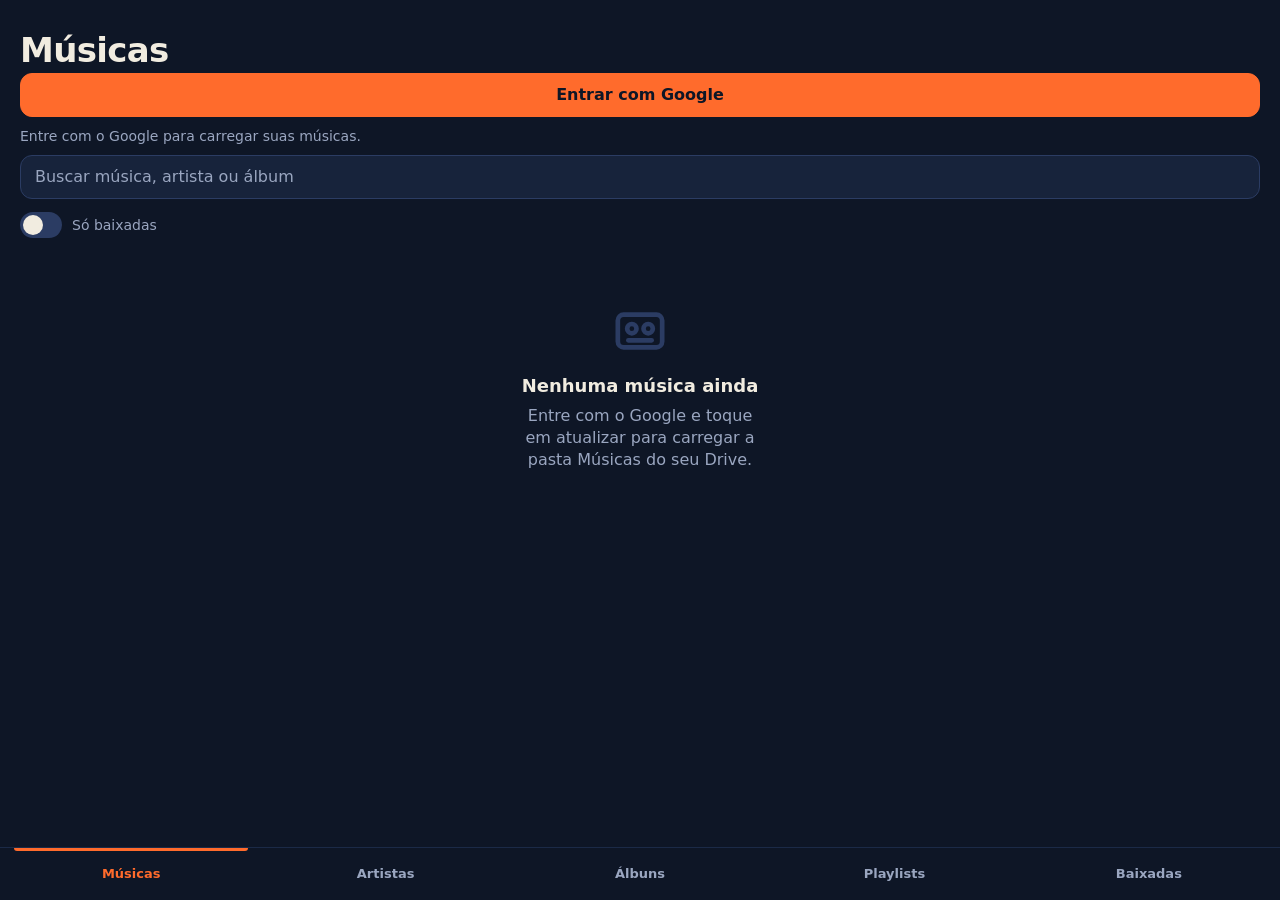
==== commit 6ac20e95: "T13 concluída; T14: manifesto e ícones K7 (app não tinha manifesto) Co-Authored-By: Claude Sonnet 5." ====
--- a/index.html
+++ b/index.html
@@ -7,6 +7,8 @@
   <meta name="theme-color" content="#0E1626">
   <meta name="apple-mobile-web-app-title" content="Músicas">
   <title>Músicas</title>
+  <link rel="manifest" href="manifest.webmanifest">
+  <link rel="apple-touch-icon" href="icons/icon-180.png">
   <link rel="stylesheet" href="css/app.css">
 </head>
 <body>
--- a/css/app.css
+++ b/css/app.css
@@ -43,7 +43,7 @@
 .icon-btn:disabled .ic { animation: spin 1s linear infinite; } /* atualizando a biblioteca */
 
 /* ---- cabeçalho ---- */
-.top { padding: calc(env(safe-area-inset-top) + 8px) 20px 0; }
+.top { padding: calc(env(safe-area-inset-top) + 32px) 20px 0; } /* desce o cabeçalho para fora da faixa que o iOS borra junto à borda de cima */
 .back-btn { display: inline-flex; align-items: center; gap: 2px; min-height: 44px; margin-left: -8px; padding: 0 8px; border: 0; background: none; color: var(--orange); font-weight: 600; }
 .titlebar { display: flex; align-items: center; gap: 10px; }
 h1 { flex: 0 1 auto; min-width: 0; margin: 0; font-size: 34px; font-weight: 800; line-height: 1.1; letter-spacing: -.02em;
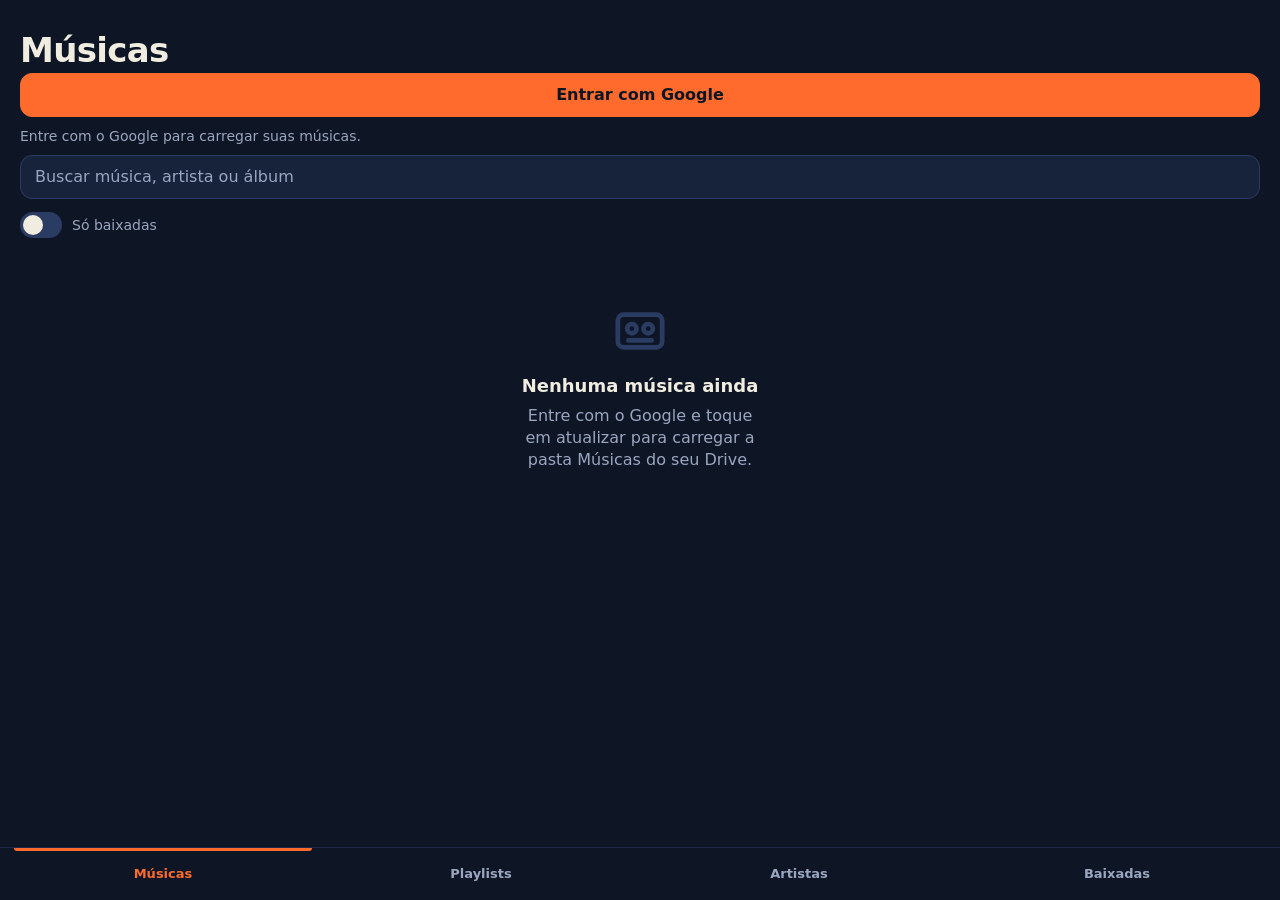
==== commit 4d4fd3df: "Remove a aba Álbuns; abas: Músicas, Playlists, Artistas, Baixadas Co-Authored-By: Claude Sonnet 5.5 " ====
--- a/index.html
+++ b/index.html
@@ -65,9 +65,8 @@
     </div>
     <nav class="tabs" role="tablist" aria-label="Seções">
       <button role="tab" type="button" data-tab="songs" aria-selected="true">Músicas</button>
+      <button role="tab" type="button" data-tab="playlists" aria-selected="false">Playlists</button>
       <button role="tab" type="button" data-tab="artists" aria-selected="false">Artistas</button>
-      <button role="tab" type="button" data-tab="albums" aria-selected="false">Álbuns</button>
-      <button role="tab" type="button" data-tab="playlists" aria-selected="false">Playlists</button>
       <button role="tab" type="button" data-tab="downloads" aria-selected="false">Baixadas</button>
     </nav>
   </footer>
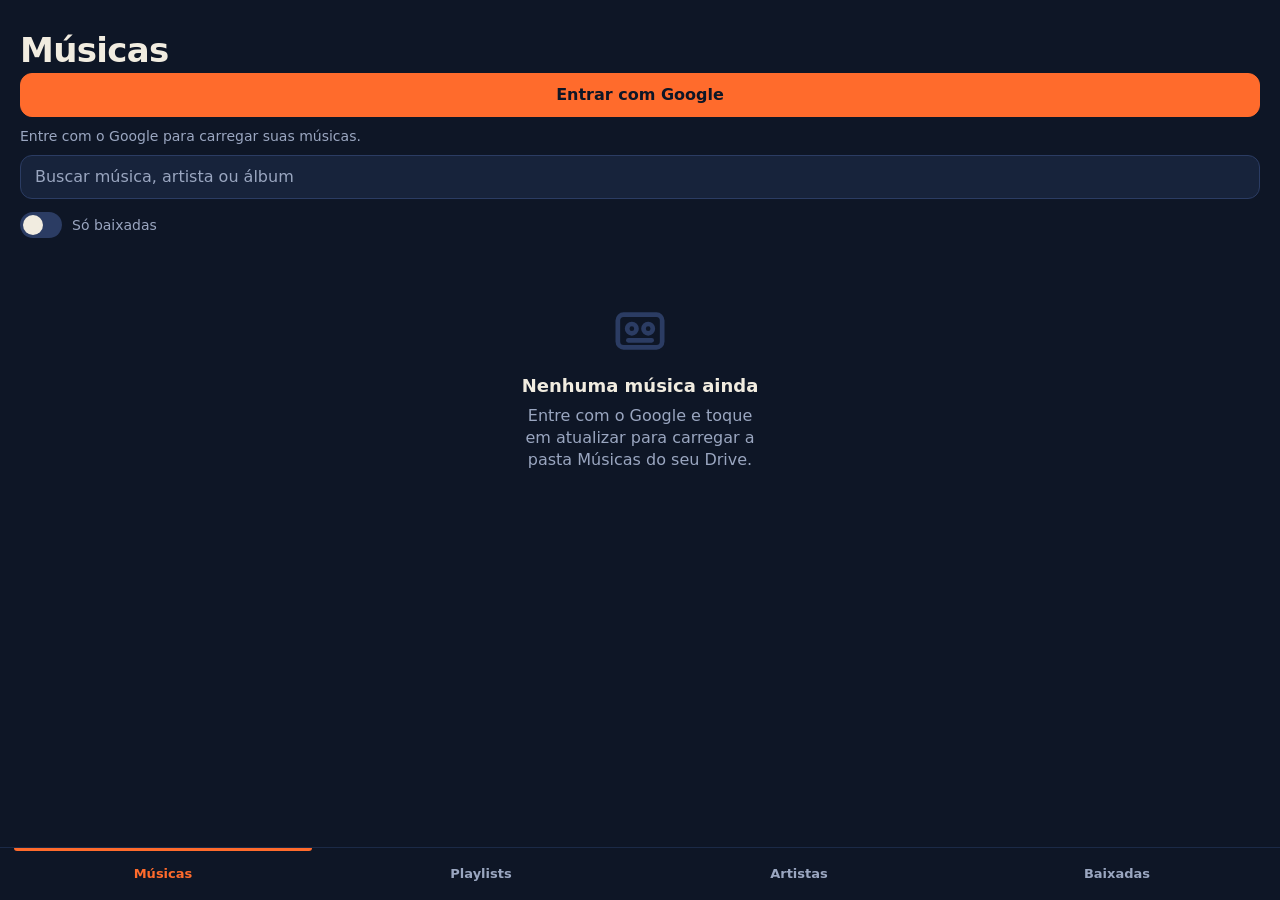
==== commit 301536c3: "Lista de músicas: só baixar na linha; segurar abre menu; seleção de várias Co-Authored-By: Claude So" ====
--- a/index.html
+++ b/index.html
@@ -106,10 +106,10 @@
   <!-- Modelo de linha de música: a lista clona isto (mais leve que montar cada linha do zero). -->
   <template id="row-tpl">
     <li class="row" tabindex="0">
+      <span class="pick" aria-hidden="true"><svg class="ic"><use href="#i-check"/></svg></span>
       <span class="lead mono"></span>
       <div class="meta"><span class="title"></span><span class="sub"></span></div>
       <button class="dl" type="button" data-act="dl"><svg class="ic"><use href="#i-download"/></svg><span class="pct mono"></span></button>
-      <button class="add" type="button" data-act="add"><svg class="ic"><use href="#i-plus"/></svg></button>
     </li>
   </template>
 
--- a/css/app.css
+++ b/css/app.css
@@ -24,6 +24,9 @@
 [hidden] { display: none !important; } /* senão o display: flex de .mini vence o hidden */
 html { -webkit-text-size-adjust: 100%; }
 body { margin: 0; background: var(--bg); color: var(--ink); font: 16px/1.4 var(--font); caret-color: var(--orange); }
+/* App, não página: segurar o dedo numa música não seleciona o texto nem abre o menu Copiar/Pesquisar. Campos de texto continuam normais. */
+body { -webkit-user-select: none; user-select: none; -webkit-touch-callout: none; }
+input, textarea { -webkit-user-select: text; user-select: text; }
 ::selection { background: var(--orange); color: var(--on-orange); }
 button { font: inherit; color: inherit; -webkit-tap-highlight-color: transparent; }
 button:focus-visible, input:focus-visible, li.row:focus-visible, .seek:focus-visible { outline: 2px solid var(--orange); outline-offset: 2px; }
@@ -67,9 +70,9 @@
 /* ---- listas ---- */
 main { padding-bottom: calc(var(--mini-h) + var(--tabs-h) + env(safe-area-inset-bottom) + 24px); }
 .tracks { list-style: none; margin: 0; padding: 0; }
-.row { position: relative; display: grid; grid-template-columns: 1fr 44px 44px; align-items: center; min-height: 60px; padding: 6px 8px 6px 20px;
+.row { position: relative; display: grid; grid-template-columns: 1fr 44px; align-items: center; min-height: 60px; padding: 6px 8px 6px 20px;
        border-bottom: 1px solid var(--line); cursor: pointer; content-visibility: auto; contain-intrinsic-size: auto 60px; /* 2000 linhas rolam leves */ }
-.row.numbered { grid-template-columns: 30px 1fr 44px 44px; }
+.row.numbered { grid-template-columns: 30px 1fr 44px; }
 .row:active { background: var(--surface); }
 .row .lead { display: none; color: var(--muted); font-size: 13px; }
 .row.numbered .lead { display: block; }
@@ -80,13 +83,26 @@
 .row[aria-current] .title { color: var(--orange); }
 .row.off { opacity: .45; } /* sem internet e não baixada */
 .tag { align-self: flex-start; margin-top: 3px; padding: 1px 6px; border: 1px solid var(--yellow); border-radius: 4px; color: var(--yellow); font-size: 11px; font-weight: 600; }
-.dl, .add, .ctl { min-width: 44px; min-height: 44px; display: grid; place-items: center; padding: 0; border: 0; background: none; color: var(--muted); }
-.dl .ic, .add .ic { width: 22px; height: 22px; }
+.dl, .ctl { min-width: 44px; min-height: 44px; display: grid; place-items: center; padding: 0; border: 0; background: none; color: var(--muted); }
+.dl .ic { width: 22px; height: 22px; }
 .dl.done, .dl.busy { color: var(--yellow); }
+.dl.done { visibility: hidden; } /* baixada: a linha mostra só o nome (apagar o download: segurar o dedo na música) */
 .dl.busy .ic { display: none; }
 .dl .pct { font-size: 13px; font-weight: 600; }
 .ctl { color: var(--orange); }
 .ctl:disabled { color: var(--edge); }
+/* ---- seleção de várias músicas ---- */
+.row .pick { display: none; width: 24px; height: 24px; border: 2px solid var(--edge); border-radius: 50%; place-items: center; color: var(--on-orange); }
+.row .pick .ic { width: 16px; height: 16px; opacity: 0; }
+.selecting .row { grid-template-columns: 24px 1fr; gap: 14px; }
+.selecting .row.numbered { grid-template-columns: 24px 30px 1fr; }
+.selecting .row .pick { display: grid; }
+.selecting .row .dl { display: none; }
+.row.sel .pick { background: var(--orange); border-color: var(--orange); }
+.row.sel .pick .ic { opacity: 1; }
+.row.sel { background: var(--raised); }
+.selbar { position: sticky; top: calc(env(safe-area-inset-top) + 8px); z-index: 5; display: flex; flex-wrap: wrap; align-items: center; gap: 8px; padding: 8px 20px; background: var(--bg); border-bottom: 1px solid var(--edge); }
+.selbar .count { flex: 1 0 100%; font-weight: 700; }
 .row.edit { grid-template-columns: 1fr auto; cursor: default; }
 .ctls { display: flex; }
 /* o que está tocando agora: três barrinhas no canto, e só se mexem enquanto toca */
@@ -106,9 +122,6 @@
 
 /* ---- blocos soltos ---- */
 .actions { display: flex; flex-wrap: wrap; gap: 8px; padding: 4px 20px 12px; }
-.album-head { display: flex; gap: 14px; align-items: flex-start; padding: 8px 20px 4px; }
-.album-head .meta { flex: 1; padding-top: 2px; }
-.album-head .actions { padding: 8px 0 0; }
 .cover { width: 112px; height: 112px; flex: none; display: grid; place-items: center; border: 1px solid var(--edge); border-radius: 10px; background: var(--surface); color: var(--edge); overflow: hidden; }
 .cover .ic { width: 44px; height: 44px; }
 .cover img { width: 100%; height: 100%; object-fit: cover; }
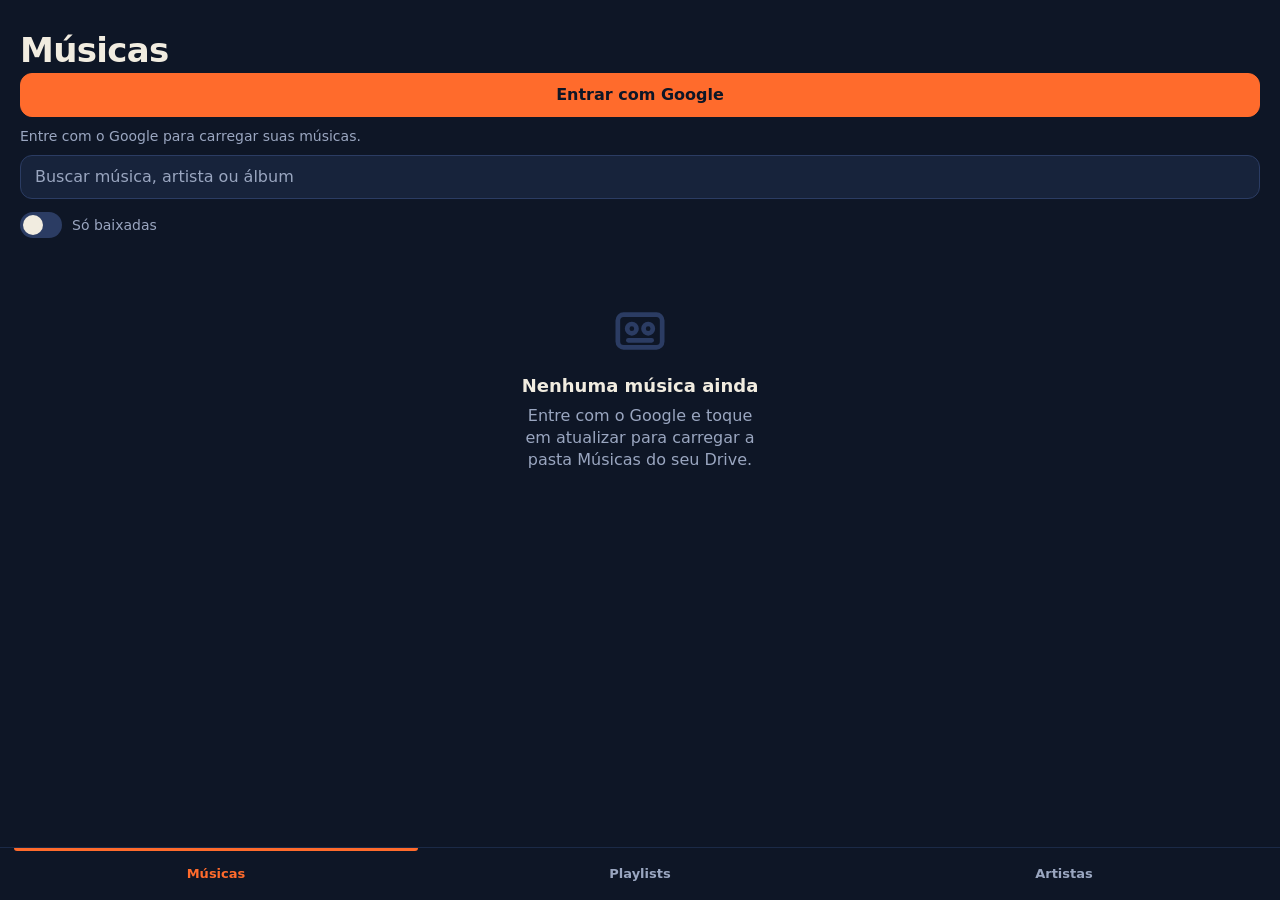
==== commit 42a7869b: "Remove a aba Baixadas; espaço e andamento dos downloads aparecem em Músicas com 'Só baixadas' ligado" ====
--- a/index.html
+++ b/index.html
@@ -67,7 +67,6 @@
       <button role="tab" type="button" data-tab="songs" aria-selected="true">Músicas</button>
       <button role="tab" type="button" data-tab="playlists" aria-selected="false">Playlists</button>
       <button role="tab" type="button" data-tab="artists" aria-selected="false">Artistas</button>
-      <button role="tab" type="button" data-tab="downloads" aria-selected="false">Baixadas</button>
     </nav>
   </footer>
   <section id="full" class="full" hidden aria-label="Tocando agora">
--- a/css/app.css
+++ b/css/app.css
@@ -26,6 +26,8 @@
 body { margin: 0; background: var(--bg); color: var(--ink); font: 16px/1.4 var(--font); caret-color: var(--orange); }
 /* App, não página: segurar o dedo numa música não seleciona o texto nem abre o menu Copiar/Pesquisar. Campos de texto continuam normais. */
 body { -webkit-user-select: none; user-select: none; -webkit-touch-callout: none; }
+/* Sem zoom com dois dedos nem toque duplo (o iOS ignora user-scalable, então bloqueia pelo gesto). */
+html { touch-action: pan-x pan-y; }
 input, textarea { -webkit-user-select: text; user-select: text; }
 ::selection { background: var(--orange); color: var(--on-orange); }
 button { font: inherit; color: inherit; -webkit-tap-highlight-color: transparent; }
